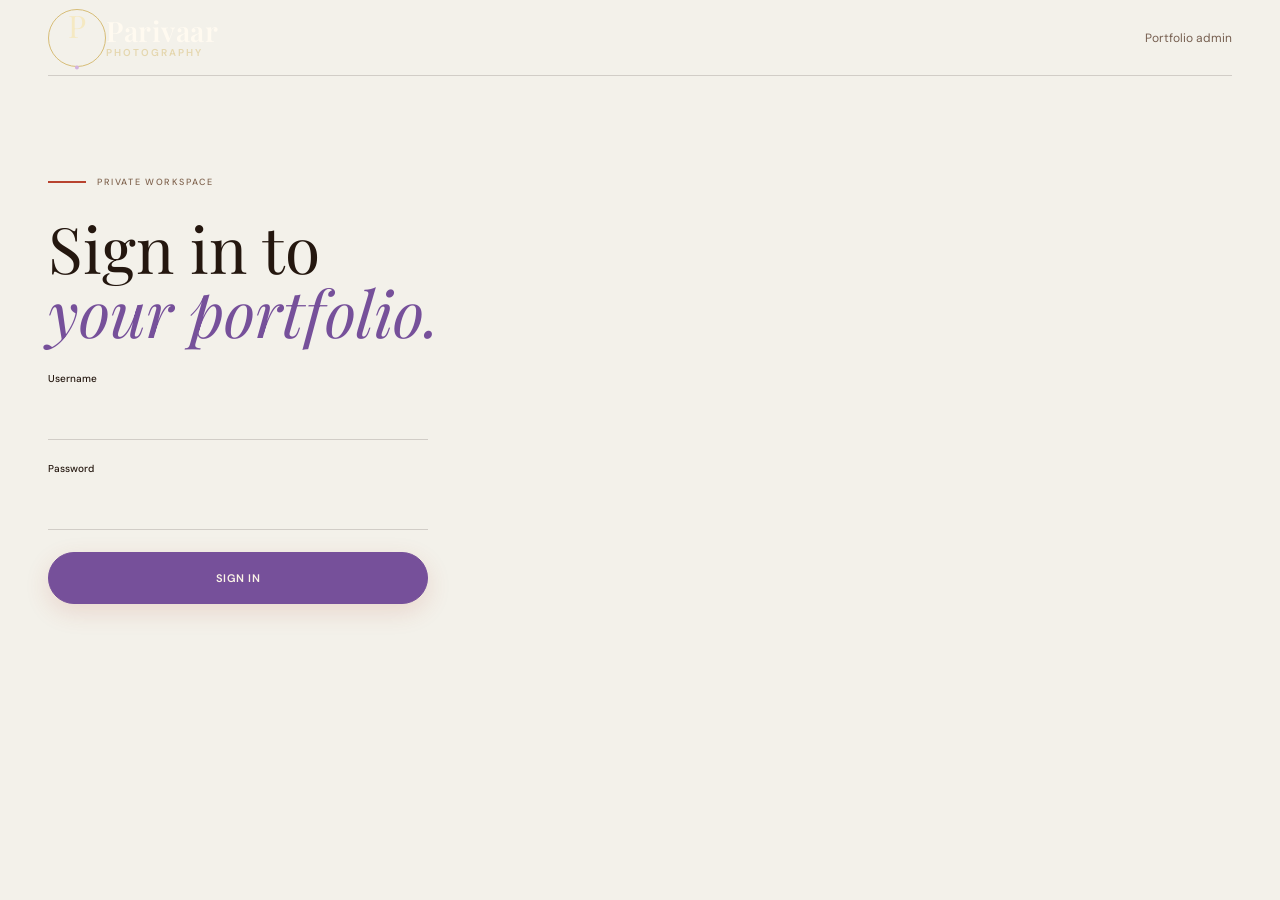
==== admin.html @ 9e21ea5f "Add files via upload 1st test for the website" ====
<!doctype html>
<html lang="en">
  <head>
    <meta charset="UTF-8" />
    <meta name="viewport" content="width=device-width, initial-scale=1.0" />
    <meta name="theme-color" content="#304638" />
    <meta name="robots" content="noindex, nofollow" />
    <title>Portfolio admin — Parivaar Photography</title>
    <link rel="preconnect" href="https://fonts.googleapis.com" />
    <link rel="preconnect" href="https://fonts.gstatic.com" crossorigin />
    <link
      href="https://fonts.googleapis.com/css2?family=DM+Sans:wght@400;500;600;700&family=Playfair+Display:wght@400;500;600&display=swap"
      rel="stylesheet"
    />
    <script type="module" crossorigin src="/assets/admin-CNSGGkkw.js"></script>
    <link rel="modulepreload" crossorigin href="/assets/styles-Bk2eVYjl.js">
    <link rel="stylesheet" crossorigin href="/assets/styles-DM1XpY5y.css">
  </head>
  <body>
    <div id="root"></div>
  </body>
</html>
---- assets/styles-DM1XpY5y.css ----
:root{font-family:DM Sans,sans-serif;color:#242820;background:#f5f2ea;font-synthesis:none;text-rendering:optimizeLegibility;-webkit-font-smoothing:antialiased;-moz-osx-font-smoothing:grayscale;font-optical-sizing:auto;font-weight:400;--paper: #f5f2ea;--paper-deep: #ece9ef;--ink: #242820;--muted: #73756a;--green: #304638;--green-light: #687b69;--purple: #76538d;--purple-light: #cbb8df;--rule: rgba(36, 40, 32, .18);--serif: "Playfair Display", Georgia, serif}*{box-sizing:border-box}html{min-width:320px;scroll-behavior:smooth;scroll-padding-top:6rem}body{min-width:320px;margin:0}body,button,input,select,textarea{font-family:DM Sans,sans-serif}button,a,input,select,textarea{-webkit-tap-highlight-color:transparent}a{color:inherit;text-decoration:none}button,input,select,textarea{font:inherit}button:focus-visible,a:focus-visible,input:focus-visible,select:focus-visible,textarea:focus-visible{outline:2px solid var(--purple);outline-offset:4px}::selection{color:var(--paper);background:var(--green)}.section-wrap{width:min(100% - 112px,1320px);margin-inline:auto}.section-space{padding-block:132px}.skip-link{position:fixed;z-index:20;top:12px;left:12px;padding:12px 16px;transform:translateY(-160%);color:var(--paper);background:var(--green)}.skip-link:focus{transform:translateY(0)}.site-header{position:relative;z-index:5;border-bottom:1px solid var(--rule)}.header-inner{display:flex;width:min(100% - 112px,1440px);min-height:92px;align-items:center;justify-content:space-between;margin-inline:auto}.brand{display:inline-flex;align-items:center;gap:12px;min-width:206px}.brand__monogram{display:grid;width:40px;height:40px;place-items:center;border:1px solid var(--green);border-radius:50%;color:var(--green);font-family:var(--serif);font-size:24px;line-height:1}.brand__monogram span{color:var(--purple)}.brand__name{display:grid;gap:2px;font-size:10px;font-weight:600;letter-spacing:.14em;line-height:1.15;text-transform:uppercase}.main-nav{display:flex;align-items:center;gap:clamp(22px,3.2vw,52px);margin-left:auto;margin-right:clamp(35px,6vw,92px)}.main-nav a,.footer-links a{transition:color .18s ease}.main-nav a{color:#56584f;font-size:12px}.main-nav a:hover,.footer-links a:hover{color:var(--purple)}.button{display:inline-flex;min-height:54px;align-items:center;justify-content:center;gap:18px;padding:0 23px;border:1px solid var(--green);color:var(--paper);background:var(--green);cursor:pointer;font-size:12px;font-weight:500;transition:color .18s ease,background .18s ease,border-color .18s ease}.button:hover{border-color:var(--purple);background:var(--purple)}.button--small{min-height:44px;gap:12px;padding-inline:16px;font-size:11px}.button--outline:hover{color:var(--paper);background:var(--green);border-color:var(--green)}.arrow-icon{width:18px;height:18px;flex:0 0 auto;transition:transform .18s ease}a:hover .arrow-icon,button:hover .arrow-icon{transform:translate(3px)}.arrow-icon--diagonal{transform:rotate(-45deg)}a:hover .arrow-icon--diagonal,button:hover .arrow-icon--diagonal{transform:rotate(-45deg) translate(3px)}.hero{position:relative;display:grid;min-height:690px;grid-template-columns:.92fr 1.08fr;align-items:center;padding-block:72px 105px}.hero__copy{position:relative;z-index:1;padding:0 0 25px 3.6%}.eyebrow{display:flex;align-items:center;gap:11px;margin:0;color:var(--muted);font-size:10px;font-weight:500;letter-spacing:.13em;text-transform:uppercase}.eyebrow__line{width:28px;height:1px;background:var(--purple)}h1,h2,h3,p,figure{margin-top:0}.hero h1{margin:32px 0 22px;font-family:var(--serif);font-size:clamp(68px,8.3vw,116px);font-weight:400;letter-spacing:-.07em;line-height:.98}h1 em,h2 em{color:var(--purple);font-weight:400}.hero__intro{max-width:355px;margin-bottom:30px;color:#696b61;font-size:14px;line-height:1.8}.hero__note{display:block;margin-top:24px;color:#898a7f;font-family:var(--serif);font-size:14px;font-style:italic}.hero__visual{position:relative;min-height:510px;margin-left:-3%}.hero__image,.photo-placeholder--hero{width:100%;height:510px}.hero__image{display:block;object-fit:cover;object-position:center}.photo-placeholder{position:relative;display:grid;overflow:hidden;place-items:center;isolation:isolate;background:#777a66}.photo-placeholder:before,.photo-placeholder:after,.photo-placeholder__sun,.photo-placeholder__landscape{position:absolute;z-index:-1;display:block;content:""}.photo-placeholder--olive{background:radial-gradient(ellipse at 68% 28%,rgba(172,160,194,.38),transparent 31%),linear-gradient(132deg,#687761,#304638 63%,#252f29)}.photo-placeholder--plum{background:radial-gradient(ellipse at 31% 35%,rgba(205,184,223,.46),transparent 34%),linear-gradient(145deg,#88749a,#544766 57%,#343642)}.photo-placeholder--lavender{background:radial-gradient(ellipse at 74% 26%,rgba(212,199,231,.52),transparent 31%),linear-gradient(138deg,#85819a,#5c6959 58%,#304638)}.photo-placeholder:before{top:9%;right:12%;bottom:9%;left:12%;border:1px solid rgba(245,242,234,.28)}.photo-placeholder--arch:after{bottom:-7%;left:24%;width:50%;height:83%;border:1px solid rgba(245,242,234,.48);border-bottom:0;border-radius:48% 48% 0 0}.photo-placeholder--window:after{top:19%;right:14%;width:43%;height:52%;border:1px solid rgba(245,242,234,.55);transform:rotate(7deg)}.photo-placeholder--circle:after{top:16%;left:24%;width:54%;aspect-ratio:1;border:1px solid rgba(245,242,234,.5);border-radius:50%}.photo-placeholder__sun{top:24%;left:51%;width:21%;aspect-ratio:1;border-radius:50%;background:#d6c7e780;filter:blur(1px)}.photo-placeholder__landscape{right:-12%;bottom:9%;left:-12%;height:37%;border-radius:50% 50% 0 0;background:#19221d61;transform:rotate(-5deg)}.photo-placeholder__caption{position:absolute;right:14%;bottom:13%;left:14%;display:grid;gap:6px;color:#f5f2ea;text-align:center}.photo-placeholder__caption-title{font-family:var(--serif);font-size:clamp(23px,2.5vw,34px);font-style:italic}.photo-placeholder__caption-note{font-size:9px;letter-spacing:.12em;opacity:.75;text-transform:uppercase}.photo-placeholder--hero:before{top:5%;right:5%;bottom:5%;left:5%}.photo-placeholder--hero .photo-placeholder__caption{right:10%;bottom:9%;left:10%}.photo-placeholder--hero .photo-placeholder__caption-title{font-size:clamp(26px,3vw,42px)}.hero__stamp{position:absolute;top:54px;right:-35px;display:grid;width:112px;height:112px;align-content:center;justify-content:center;border-radius:50%;color:var(--paper);background:var(--purple);font-family:var(--serif);font-size:15px;font-style:italic;line-height:1.2;text-align:center;transform:rotate(9deg)}.hero__visual-index{position:absolute;right:0;bottom:-28px;color:var(--muted);font-size:9px;letter-spacing:.14em}.hero__scroll{position:absolute;bottom:38px;left:3.6%;display:inline-flex;align-items:center;gap:13px;color:var(--muted);font-size:9px;letter-spacing:.11em;text-transform:uppercase}.hero__scroll-line{width:38px;height:1px;background:var(--purple);transition:width .18s ease}.hero__scroll:hover .hero__scroll-line{width:54px}.section-heading{display:flex;align-items:end;justify-content:space-between;margin-bottom:48px}.section-heading h2,.about h2,.services h2,.process h2,.instagram h2,.contact h2{margin:20px 0 0;font-family:var(--serif);font-size:clamp(44px,5.5vw,72px);font-weight:400;letter-spacing:-.055em;line-height:1.05}.section-heading__aside{max-width:245px;margin:0 0 5px;color:var(--muted);font-size:12px;line-height:1.75}.section-heading__aside span{display:block;margin-top:4px;font-size:10px;font-style:italic}.portfolio-page-intro{padding-top:88px;padding-bottom:20px}.portfolio-page-intro h1{margin:28px 0 16px;font-family:var(--serif);font-size:clamp(58px,8vw,104px);font-weight:400;letter-spacing:-.065em;line-height:.98}.portfolio-page-intro h1 em{color:var(--purple);font-weight:400}.portfolio-page-intro>p:last-child{max-width:390px;margin-bottom:0;color:#696b61;font-size:13px;line-height:1.8}.portfolio{padding-top:58px;padding-bottom:130px}.portfolio-grid{display:grid;grid-template-columns:1.04fr .82fr 1.04fr;align-items:start;gap:24px}.portfolio-card{min-width:0;margin-bottom:0}.portfolio-card:nth-child(3n+2){margin-top:62px}.portfolio-card:nth-child(3n+3){margin-top:15px}.portfolio-card__link{display:block;overflow:hidden;width:100%;background:#e7e2d9}.portfolio-card__image{display:block;width:100%;height:clamp(250px,32vw,430px);object-fit:cover;transition:transform .5s cubic-bezier(.2,.65,.3,1)}.portfolio-card:nth-child(3n+2) .portfolio-card__image{height:clamp(230px,29vw,390px)}.portfolio-card:nth-child(3n+3) .portfolio-card__image{height:clamp(250px,34vw,440px)}.portfolio-card__link:hover .portfolio-card__image{transform:scale(1.035)}.portfolio-card__caption{display:flex;justify-content:space-between;padding-top:14px;color:var(--green);font-family:var(--serif);font-size:16px}.portfolio-card__index{color:#999a8d;font-family:DM Sans,sans-serif;font-size:9px}.portfolio__bottom{display:flex;align-items:center;justify-content:space-between;margin-top:42px;padding-top:16px;border-top:1px solid var(--rule);color:var(--muted);font-size:9px;letter-spacing:.1em;text-transform:uppercase}.text-link{display:inline-flex;align-items:center;gap:9px;color:var(--green);font-size:11px;font-weight:500;letter-spacing:0;text-transform:none}.about{overflow:hidden;background:var(--green);color:var(--paper)}.about__inner{position:relative;display:grid;grid-template-columns:.72fr 1.3fr .6fr;gap:38px}.about__eyebrow{display:flex;flex-direction:column;justify-content:space-between;min-height:300px}.about .eyebrow{color:#d1d1c5}.about__number{color:#a4a99a;font-size:10px;letter-spacing:.15em}.about__number i{padding-inline:7px;color:#bca8d1;font-style:normal}.about h2{margin:-4px 0 25px;color:var(--paper)}.about__body>p{max-width:480px;margin-bottom:15px;color:#d2d3c9;font-size:13px;line-height:1.85}.about__body .about__placeholder{max-width:430px;margin-top:23px;padding:13px 16px;border-left:1px solid var(--purple-light);color:#d2d3c9;background:#f5f2ea0f;font-size:11px;line-height:1.7}.about__body .text-link{margin-top:12px;color:#e6dcf0}.about__ornament{display:grid;align-content:center;justify-content:end;color:#f5f2ea2e;font-family:var(--serif);font-size:clamp(27px,3.2vw,46px);font-style:italic;line-height:1.08;text-align:right;transform:rotate(-8deg)}.services{display:grid;grid-template-columns:.84fr 1.16fr;gap:clamp(55px,11vw,160px)}.services__intro h2{margin-bottom:25px}.services__intro>p:last-child{max-width:350px;margin-bottom:0;color:var(--muted);font-size:13px;line-height:1.8}.services-list{padding-top:21px}.service-item{display:grid;grid-template-columns:42px 1fr 30px;align-items:start;gap:18px;padding:25px 0;border-bottom:1px solid var(--rule)}.service-item:first-child{border-top:1px solid var(--rule)}.service-item__number{padding-top:6px;color:var(--purple);font-size:10px;letter-spacing:.12em}.service-item h3{margin:0 0 8px;font-family:var(--serif);font-size:24px;font-weight:400}.service-item p{max-width:400px;margin:0;color:var(--muted);font-size:11px;line-height:1.75}.service-item .service-item__detail{margin-top:10px;font-size:10px}.service-item__detail strong{color:var(--green);font-weight:600}.service-item__link{display:grid;width:32px;height:32px;place-items:center;border:1px solid var(--rule);border-radius:50%;transition:color .18s ease,background .18s ease,border-color .18s ease}.service-item__link:hover{border-color:var(--green);color:#fff;background:var(--green)}.service-item__link .arrow-icon{width:14px;height:14px}.services-list__note{margin:19px 0 0;color:var(--muted);font-size:10px;font-style:italic}.process__inner{display:grid;grid-template-columns:.77fr 1.23fr;gap:clamp(60px,11vw,160px)}.process h2{margin-top:23px}.process__steps{display:grid;grid-template-columns:repeat(3,1fr);align-items:start;padding-top:37px}.process-step{min-height:175px;padding:0 21px;border-left:1px solid var(--rule)}.process-step__number{display:inline-block;margin-bottom:34px;color:var(--purple);font-size:10px;letter-spacing:.12em}.process-step h3{margin:0 0 11px;font-family:var(--serif);font-size:19px;font-weight:400}.process-step p{max-width:200px;margin:0;color:var(--muted);font-size:11px;line-height:1.75}.instagram{display:flex;align-items:center;justify-content:space-between;gap:25px}.instagram__mark{display:grid;width:68px;height:68px;flex:0 0 auto;place-items:center;border:1px solid var(--rule);border-radius:50%;color:var(--purple);font-family:var(--serif);font-size:30px;font-style:italic}.instagram__copy{margin-right:auto}.instagram h2{margin-top:13px;font-size:clamp(34px,4vw,52px)}.instagram .button{flex:0 0 auto}.contact{color:var(--paper);background:var(--green)}.contact__inner{display:grid;grid-template-columns:.82fr 1.18fr;gap:clamp(50px,9vw,128px)}.contact .eyebrow{color:#d1d1c5}.contact h2{margin-top:23px}.contact h2 em{color:var(--purple-light)}.contact__lead{max-width:330px;margin:23px 0 35px;color:#d2d3c9;font-size:12px;line-height:1.8}.contact-details{display:grid;gap:0;max-width:390px}.contact-details a{display:grid;grid-template-columns:1fr auto;gap:7px;padding:15px 0;border-bottom:1px solid rgba(245,242,234,.22)}.contact-details a:first-child{border-top:1px solid rgba(245,242,234,.22)}.contact-details span{grid-column:1;color:#b6bbad;font-size:9px;letter-spacing:.11em;text-transform:uppercase}.contact-details strong{grid-column:1;font-size:13px;font-weight:400}.contact-details .arrow-icon{grid-column:2;grid-row:1 / span 2;align-self:center;color:#cbb8df}.contact-service-area{max-width:390px;padding:15px 0;border-bottom:1px solid rgba(245,242,234,.22)}.contact-service-area>span{color:#b6bbad;font-size:9px;letter-spacing:.11em;text-transform:uppercase}.contact-service-area p{margin:7px 0 0;color:var(--paper);font-size:13px;line-height:1.6}.contact__instagram{display:inline-flex;align-items:center;gap:8px;margin-top:21px;color:#ded0ed;font-size:10px}.contact-form{padding:30px;color:var(--ink);background:var(--paper)}.contact-form__heading{display:flex;align-items:baseline;justify-content:space-between;gap:20px;margin-bottom:29px;padding-bottom:17px;border-bottom:1px solid var(--rule)}.contact-form__heading span{color:var(--purple);font-size:9px;letter-spacing:.13em;text-transform:uppercase}.contact-form__heading p{max-width:260px;margin:0;color:var(--muted);font-size:10px;line-height:1.6;text-align:right}.form-grid{display:grid;grid-template-columns:1fr 1fr;gap:22px 18px}.form-field{display:grid;gap:9px}.form-field>span{font-size:10px;font-weight:500}.form-field>span i{color:var(--purple);font-style:normal}.form-field small{color:var(--muted);font-size:9px;font-weight:400}.form-field input,.form-field select,.form-field textarea{width:100%;min-height:42px;padding:10px 0;border:0;border-bottom:1px solid var(--rule);border-radius:0;color:var(--ink);background:transparent;font-size:11px}.form-field select{cursor:pointer}.form-field textarea{min-height:75px;resize:vertical}.form-field input::placeholder,.form-field textarea::placeholder{color:#999a90}.form-field--wide{grid-column:1 / -1}.contact-form__footer{display:flex;align-items:center;justify-content:space-between;gap:16px;margin-top:25px}.contact-form__footer p{display:flex;align-items:flex-start;gap:8px;max-width:200px;margin:0;color:var(--muted);font-size:9px;line-height:1.6}.contact-form__footer .contact-form__status--success{color:#304638}.contact-form__footer .contact-form__status--error,.contact-form__footer .contact-form__status--activation{color:#b13d3d}.contact-form__status-icon{width:17px;height:17px;flex:0 0 17px;margin-top:1px;overflow:visible;stroke:currentColor;stroke-linecap:round;stroke-linejoin:round;stroke-width:2}.contact-form__status-mark{stroke-dasharray:24;stroke-dashoffset:24;animation:status-mark-draw .36s ease-out forwards}.contact-form__status-mark--cross{stroke-dasharray:32;stroke-dashoffset:32}@keyframes status-mark-draw{to{stroke-dashoffset:0}}.contact-form .button{min-height:46px;padding-inline:16px;font-size:10px}.site-footer{color:var(--paper);background:#292f27}.site-footer__inner{display:flex;min-height:112px;align-items:center;justify-content:space-between;gap:22px}.brand--footer .brand__monogram{border-color:#f5f2ea8c;color:var(--paper)}.brand--footer .brand__name{color:var(--paper)}.site-footer__tagline{margin:0 auto 0 20px;color:#bfc2b5;font-family:var(--serif);font-size:14px;font-style:italic}.footer-links{display:flex;align-items:center;gap:25px;color:#dbdcd3;font-size:10px}.footer-links a{display:inline-flex;align-items:center;gap:3px}.footer-links .arrow-icon{width:13px;height:13px}.site-footer__copyright{margin:0 0 0 24px;color:#a9ad9f;font-size:9px}@media(min-width:1440px){.hero{min-height:770px}.hero__visual{min-height:570px}.hero__image,.photo-placeholder--hero{height:570px}}@media(max-width:1050px){.section-wrap,.header-inner{width:min(100% - 64px,1320px)}.main-nav{gap:22px;margin-right:28px}.brand{min-width:auto}.hero{min-height:620px}.hero__visual{min-height:460px}.hero__image,.photo-placeholder--hero{height:460px}.about__inner{grid-template-columns:.55fr 1.35fr .55fr}.process__inner{grid-template-columns:.62fr 1.38fr;gap:45px}.process-step{padding-inline:14px}.contact__inner{gap:46px}.contact-form{padding:25px}.site-footer__inner{flex-wrap:wrap;padding-block:24px}}@media(max-width:900px){.header-inner{width:calc(100% - 64px);min-height:75px}.brand__monogram{width:35px;height:35px;font-size:21px}.brand__name{font-size:9px}.menu-toggle{display:inline-flex;align-items:center;gap:11px;margin-left:auto;padding:10px 0 10px 10px;border:0;color:var(--green);background:transparent;cursor:pointer;font-size:10px;text-transform:uppercase}.menu-toggle__icon{display:grid;width:20px;gap:5px}.menu-toggle__icon i{height:1px;background:currentColor;transition:transform .18s ease}.menu-toggle__icon.is-open i:first-child{transform:translateY(3px) rotate(45deg)}.menu-toggle__icon.is-open i:last-child{transform:translateY(-3px) rotate(-45deg)}.main-nav{position:absolute;top:100%;right:0;left:0;display:none;align-items:stretch;gap:0;margin:0;padding:6px 32px 17px;border-bottom:1px solid var(--rule);background:var(--paper)}.main-nav--open{display:grid}.main-nav a{padding:13px 0;border-top:1px solid var(--rule);font-size:12px}.header-cta{min-height:39px;gap:5px;margin-left:19px;padding-inline:10px;font-size:9px}.header-cta .arrow-icon{width:14px;height:14px}}@media(max-width:760px){html{scroll-padding-top:5rem}.section-wrap,.header-inner{width:calc(100% - 40px)}.section-space{padding-block:84px}.hero{min-height:auto;grid-template-columns:1fr;gap:38px;padding-top:57px;padding-bottom:72px}.hero__copy{padding:0}.hero h1{margin:22px 0 17px;font-size:clamp(67px,17vw,104px)}.hero__intro{max-width:400px;font-size:13px}.hero__visual{min-height:390px;margin:0 12px 0 0}.hero__image,.photo-placeholder--hero{height:min(105vw,470px);min-height:355px}.hero__stamp{top:23px;right:-19px;width:86px;height:86px;font-size:12px}.hero__scroll{bottom:27px;left:0}.portfolio{padding-top:32px;padding-bottom:84px}.section-heading{display:block;margin-bottom:29px}.section-heading h2,.about h2,.services h2,.process h2,.contact h2{font-size:clamp(43px,11vw,64px)}.section-heading__aside{margin-top:18px}.portfolio-page-intro{padding-top:62px}.portfolio-page-intro h1{font-size:clamp(52px,12vw,72px)}.portfolio-grid{grid-template-columns:1fr 1fr;gap:26px 13px}.portfolio-card:nth-child(3n+2),.portfolio-card:nth-child(3n+3){margin-top:0}.portfolio-card:nth-child(2n){margin-top:38px}.portfolio-card__image,.portfolio-card:nth-child(3n+2) .portfolio-card__image,.portfolio-card:nth-child(3n+3) .portfolio-card__image{height:clamp(225px,70vw,340px)}.portfolio-card__caption{padding-top:10px;font-size:13px}.about__inner{grid-template-columns:1fr;gap:36px}.about__eyebrow{min-height:0;flex-direction:row}.about__number{display:none}.about__body>p{font-size:12px}.about__ornament{position:absolute;right:4px;bottom:-63px;font-size:25px;opacity:.6}.services{grid-template-columns:1fr;gap:33px}.services__intro>p:last-child{max-width:470px}.services-list{padding-top:0}.service-item{grid-template-columns:30px 1fr 30px;gap:10px}.service-item h3{font-size:22px}.process__inner{grid-template-columns:1fr;gap:18px}.process__steps{grid-template-columns:1fr;padding-top:18px}.process-step{min-height:auto;padding:20px 0 21px 17px;border-top:1px solid var(--rule);border-left:1px solid var(--rule)}.process-step__number{margin-bottom:12px}.process-step p{max-width:330px}.instagram{display:grid;grid-template-columns:auto 1fr;gap:22px 15px}.instagram__mark{width:53px;height:53px;font-size:25px}.instagram h2{font-size:clamp(31px,8vw,45px)}.instagram>.button{grid-column:1 / -1;justify-self:start}.contact__inner{grid-template-columns:1fr;gap:43px}.contact__lead{margin-bottom:24px}.contact-form{padding:23px 18px}.contact-form__heading{align-items:start;flex-direction:column;gap:10px}.contact-form__heading p{max-width:none;text-align:left}.form-grid{grid-template-columns:1fr;gap:18px}.form-field--wide{grid-column:auto}.contact-form__footer{align-items:start;flex-direction:column-reverse}.site-footer__inner{display:grid;grid-template-columns:1fr auto;gap:21px 14px;padding-block:28px}.site-footer__tagline{display:none}.footer-links{grid-column:1 / -1;grid-row:2;justify-content:flex-start;gap:21px}.site-footer__copyright{margin:0;text-align:right}}@media(prefers-reduced-motion:reduce){*,*:before,*:after{scroll-behavior:auto!important;transition-duration:.01ms!important;animation-duration:.01ms!important;animation-iteration-count:1!important}}.admin-page{min-height:100vh;background:var(--paper)}.admin-header{display:flex;min-height:84px;align-items:center;justify-content:space-between;border-bottom:1px solid var(--rule)}.admin-header__actions{display:flex;align-items:center;gap:24px;color:var(--muted);font-size:12px}.admin-text-button{padding:6px 0;border:0;border-bottom:1px solid currentColor;color:var(--green);background:transparent;cursor:pointer;font-size:12px}.admin-loading,.admin-empty{color:var(--muted);font-size:13px;line-height:1.7}.admin-loading{width:min(100% - 112px,1320px);margin:72px auto}.admin-login{padding-block:100px}.admin-login h1,.admin-title-row h1{margin:28px 0;font-family:var(--serif);font-size:64px;font-weight:400;line-height:1}.admin-login h1 em,.admin-title-row h1 em{color:var(--purple);font-weight:400}.admin-login__form{display:grid;width:min(100%,380px);gap:22px}.admin-main{padding-block:68px 100px}.admin-title-row{display:flex;align-items:flex-end;justify-content:space-between;gap:48px;margin-bottom:38px}.admin-title-row h1{margin-bottom:0}.admin-title-row__note{max-width:290px;margin-bottom:5px;color:var(--muted);font-size:13px;line-height:1.7}.admin-message{margin:0 0 22px;padding:13px 15px;border-left:2px solid var(--green);color:var(--green);background:#3046380f;font-size:12px;line-height:1.6}.admin-message--error{border-color:#b13d3d;color:#9d3434;background:#b13d3d0f}.admin-workspace{display:grid;grid-template-columns:minmax(0,1.35fr) minmax(280px,.65fr);border-top:1px solid var(--rule);border-bottom:1px solid var(--rule)}.admin-browser{min-width:0;padding:24px 28px 32px 0}.admin-publish{min-width:0;padding:24px 0 32px 28px;border-left:1px solid var(--rule)}.admin-section-heading{display:flex;align-items:baseline;justify-content:space-between;gap:16px}.admin-section-heading h2,.admin-publish h2{margin-bottom:18px;font-family:var(--serif);font-size:26px;font-weight:400}.admin-section-heading>span{color:var(--muted);font-size:11px}.admin-breadcrumb{display:flex;min-height:38px;align-items:center;justify-content:space-between;gap:12px;margin-bottom:14px;border-bottom:1px solid var(--rule);color:var(--muted);font-size:11px;overflow-wrap:anywhere}.admin-file-grid{display:grid;grid-template-columns:repeat(auto-fill,minmax(132px,1fr));gap:18px 14px}.admin-file{display:grid;min-width:0;gap:5px;padding:0 0 8px;border:0;border-bottom:1px solid transparent;color:var(--ink);background:transparent;cursor:pointer;text-align:left}.admin-file:hover,.admin-file.is-selected{border-bottom-color:var(--green)}.admin-file img,.admin-folder-icon{display:grid;width:100%;aspect-ratio:4 / 3;place-items:center;color:var(--green);background:#e6e9e1;object-fit:cover}.admin-folder-icon{font-size:14px;font-weight:600;letter-spacing:.08em}.admin-file__name{overflow:hidden;font-size:11px;text-overflow:ellipsis;white-space:nowrap}.admin-file__meta,.admin-publish__filename{color:var(--muted);font-size:10px}.admin-publish__form{display:grid;gap:18px}.admin-publish__preview{width:100%;max-height:320px;aspect-ratio:4 / 3;background:#e6e9e1;object-fit:contain}.admin-publish__filename{margin:-10px 0 0;overflow-wrap:anywhere}.admin-publish .form-field{gap:4px}.admin-publish .button{justify-self:start}@media(max-width:760px){.admin-header,.admin-loading{width:calc(100% - 40px)}.admin-header{min-height:72px}.admin-header .brand{min-width:auto}.admin-header__actions{gap:12px;font-size:10px}.admin-login,.admin-main{width:calc(100% - 40px)}.admin-login{padding-block:70px}.admin-login h1,.admin-title-row h1{font-size:46px}.admin-title-row{display:block}.admin-title-row__note{margin-top:16px}.admin-workspace{grid-template-columns:1fr}.admin-browser{padding:22px 0 28px}.admin-publish{padding:24px 0 30px;border-top:1px solid var(--rule);border-left:0}.admin-file-grid{grid-template-columns:repeat(auto-fill,minmax(110px,1fr));gap:14px 10px}}:root{--paper: #f7f5ef;--paper-deep: #eeece5;--ink: #171915;--muted: #73766d;--green: #18382d;--green-light: #52705f;--purple: #a16d54;--purple-light: #ddbda8;--rule: rgba(23, 25, 21, .13);--serif: "Playfair Display", Georgia, serif}body{background:var(--paper);color:var(--ink)}.section-wrap{width:min(calc(100% - 96px),1280px)}.section-space{padding-block:112px}.site-header{position:sticky;top:0;background:#f7f5eff0;-webkit-backdrop-filter:blur(18px);backdrop-filter:blur(18px);border-bottom-color:#17191517}.header-inner{width:min(calc(100% - 96px),1280px);min-height:78px}.brand{min-width:180px}.brand__monogram{width:42px;height:42px;border:0;border-radius:0;color:var(--paper);background:var(--green);font-size:23px;transform:rotate(-3deg)}.brand__monogram span{color:var(--purple-light)}.brand__name{font-size:9px;letter-spacing:.18em}.main-nav{gap:34px;margin-right:36px}.main-nav a{position:relative;padding:8px 0;color:#555950;font-size:11px;font-weight:600;letter-spacing:.04em}.main-nav a:after{position:absolute;right:0;bottom:0;left:0;height:1px;content:"";background:var(--purple);transform:scaleX(0);transform-origin:right;transition:transform .22s ease}.main-nav a:hover{color:var(--ink)}.main-nav a:hover:after{transform:scaleX(1);transform-origin:left}.button{min-height:52px;border:1px solid var(--green);border-radius:2px;background:var(--green);font-size:11px;font-weight:600;letter-spacing:.04em;text-transform:uppercase}.button:hover{border-color:#9b6047;background:#9b6047}.button--small{min-height:42px;padding-inline:14px}.button--outline{color:var(--green);background:transparent}.eyebrow{color:#777970;font-size:9px;letter-spacing:.18em}.eyebrow__line{width:34px;background:var(--purple)}.hero{min-height:650px;grid-template-columns:.88fr 1.12fr;padding-block:58px 82px}.hero__copy{z-index:2;padding:0 0 20px 2%}.hero h1{max-width:650px;margin:26px 0 24px;font-size:clamp(72px,7.6vw,112px);letter-spacing:-.065em;line-height:.91}h1 em,h2 em{color:var(--purple)}.hero__intro{max-width:390px;color:#62665d;font-size:15px;line-height:1.75}.hero__note{display:none}.hero__visual{min-height:560px;margin-left:-8%}.hero__image,.photo-placeholder--hero{height:560px}.hero__image{border-radius:190px 190px 10px 10px;object-position:center 44%;box-shadow:18px 18px #18382d12}.hero__stamp{right:-28px;width:105px;height:105px;border:7px solid var(--paper);background:var(--purple);font-size:13px}.hero__visual-index{right:8px;bottom:-30px;color:#85877f}.hero__scroll{bottom:28px;left:2%}.section-heading{margin-bottom:38px;padding-bottom:24px;border-bottom:1px solid var(--rule)}.section-heading h2,.about h2,.services h2,.process h2,.instagram h2,.contact h2{font-size:clamp(48px,5vw,72px);letter-spacing:-.055em}.section-heading__aside{max-width:280px;color:#74776e}.portfolio{padding-top:90px;padding-bottom:112px}.portfolio-grid{grid-template-columns:repeat(3,1fr);gap:18px}.portfolio-card:nth-child(3n+2){margin-top:54px}.portfolio-card__link{border-radius:3px;background:#e8e5dc}.portfolio-card__image,.portfolio-card:nth-child(3n+2) .portfolio-card__image,.portfolio-card:nth-child(3n+3) .portfolio-card__image{height:clamp(300px,34vw,440px);border-radius:3px}.portfolio-card:nth-child(3n+2) .portfolio-card__image{height:clamp(270px,30vw,390px)}.portfolio-card__caption{color:var(--ink);font-size:15px}.about{background:var(--green)}.about__inner{grid-template-columns:.55fr 1.25fr .7fr;gap:50px}.about h2 em{color:var(--purple-light)}.about__body .about__placeholder{border-left-color:var(--purple-light);background:#f7f5ef0f}.about__ornament{color:#f7f5ef24}.services{grid-template-columns:.78fr 1.22fr;gap:clamp(60px,10vw,140px)}.service-item{grid-template-columns:44px 1fr 40px;padding-block:28px}.service-item h3{font-size:27px}.service-item__link{width:40px;height:40px}.process{background:var(--paper-deep)}.process__inner{grid-template-columns:.72fr 1.28fr}.process-step{min-height:190px;padding-inline:24px}.instagram{min-height:260px}.instagram__mark{border-radius:50%;background:var(--green);color:var(--paper);border:0}.contact{background:#12261f}.contact-form{border-radius:3px;box-shadow:0 22px 70px #00000029}.contact-form__heading{align-items:center}.form-field input,.form-field select,.form-field textarea{min-height:46px;border-bottom-width:1px}.form-field input:focus,.form-field select:focus,.form-field textarea:focus{border-bottom-color:var(--purple);outline:none}.site-footer{background:#0d1d17}.portfolio-page-intro{padding-top:74px}.portfolio-page-intro h1{font-size:clamp(68px,8vw,108px);line-height:.92}.admin-page{background:#f3f1ea}.admin-header{min-height:76px}.admin-workspace{border:1px solid var(--rule);background:#ffffff61}.admin-browser{padding:28px;border-right:1px solid var(--rule)}.admin-publish{padding:28px;border-left:0}.admin-file{border:1px solid transparent;padding:8px;background:#fff9}.admin-file:hover,.admin-file.is-selected{border-color:var(--green)}@media(max-width:900px){.section-wrap,.header-inner{width:calc(100% - 48px)}.header-inner{min-height:72px}.main-nav{top:100%;background:#f7f5effa}.header-cta{margin-left:14px}}@media(max-width:760px){.section-wrap,.header-inner{width:calc(100% - 36px)}.section-space{padding-block:78px}.brand{min-width:auto}.brand__name,.header-cta{display:none}.hero{width:100%;grid-template-columns:1fr;gap:34px;padding-top:44px;padding-bottom:68px;overflow:hidden}.hero__copy{min-width:0;width:100%;padding:0}.hero h1{width:100%;font-size:clamp(62px,18vw,84px)}.hero__visual{min-height:390px;margin:0}.hero__image,.photo-placeholder--hero{height:min(110vw,470px)}.hero__image{border-radius:120px 120px 6px 6px}.hero__stamp{right:8px}.section-heading{align-items:start}.section-heading h2,.about h2,.services h2,.process h2,.instagram h2,.contact h2{font-size:clamp(42px,12vw,58px)}.portfolio{padding-top:72px;padding-bottom:78px}.portfolio-grid{grid-template-columns:1fr 1fr}.portfolio-card:nth-child(2n){margin-top:32px}.portfolio-card__image,.portfolio-card:nth-child(3n+2) .portfolio-card__image,.portfolio-card:nth-child(3n+3) .portfolio-card__image{height:58vw}.about__inner{gap:30px}.services{grid-template-columns:1fr;gap:28px}.service-item{grid-template-columns:32px 1fr 36px}.process__inner{gap:24px}.process-step,.instagram{min-height:0}.contact-form{box-shadow:none}.admin-workspace{border:0}.admin-browser,.admin-publish{border:1px solid var(--rule)}.admin-publish{margin-top:18px}}.brand__name{display:grid;color:#fff;line-height:1.18;text-shadow:0 1px 16px rgba(0,0,0,.18)}.menu-toggle{min-width:44px;min-height:44px;justify-content:end;border:1px solid rgba(255,255,255,.28);border-radius:50%;padding:11px;-webkit-backdrop-filter:blur(8px);backdrop-filter:blur(8px)}.menu-toggle__icon{width:20px;gap:6px}.site-header{position:absolute;width:100%;min-height:86px;border:0;color:#fff;background:linear-gradient(180deg,rgba(10,12,11,.58),transparent);-webkit-backdrop-filter:none;backdrop-filter:none}.header-inner{width:min(calc(100% - 96px),1440px);min-height:86px}.brand__monogram,.brand__name,.header-cta,.main-nav{display:none}.brand{min-width:0}.brand__name{display:grid;color:#fff}.brand--footer .brand__name{color:inherit}.brand__monogram{border:1px solid rgba(255,255,255,.7);color:#fff;background:transparent;transform:none}.brand{display:inline-flex}.brand__name{display:grid;color:#fff;font-size:9px}.menu-toggle{display:inline-flex;align-items:center;gap:12px;margin-left:auto;padding:10px 0;border:0;color:#fff;background:transparent;cursor:pointer;text-transform:uppercase}.menu-toggle>span:first-child{display:none}.menu-toggle__icon{display:grid;width:38px;gap:8px}.menu-toggle__icon i{height:1px;background:currentColor}.main-nav{position:fixed;z-index:20;top:0;right:0;display:none;width:min(420px,85vw);height:100vh;align-content:center;gap:0;margin:0;padding:70px 58px;border:0;background:#151714;box-shadow:-30px 0 80px #00000038}.main-nav--open{display:grid}.main-nav a{padding:14px 0;border-bottom:1px solid rgba(255,255,255,.12);color:#fff;font-family:var(--serif);font-size:34px;font-weight:400}.main-nav a:after{display:none}.hero{width:100%;max-width:none;min-height:100svh;grid-template-columns:1fr;margin:0;padding:0;overflow:hidden;background:#171916}.hero:after{position:absolute;z-index:1;top:0;right:0;bottom:0;left:0;content:"";background:linear-gradient(90deg,rgba(10,12,10,.48),transparent 58%,rgba(10,12,10,.12)),linear-gradient(0deg,rgba(10,12,10,.64),transparent 50%)}.hero__copy{position:absolute;z-index:3;bottom:9%;left:6%;max-width:720px;padding:0;color:#fff}.hero__note,.hero__scroll,.hero__visual-index,.hero__stamp{display:none}.hero .eyebrow{display:flex;margin-bottom:20px;color:#ffffffb8;font-size:9px}.hero .eyebrow__line{background:#ffffffb8}.hero h1{max-width:760px;margin:0 0 22px;color:#fff;font-family:DM Sans,sans-serif;font-size:clamp(54px,6vw,88px);font-weight:400;letter-spacing:-.055em;line-height:.98;text-wrap:balance}.hero h1 em{color:#fff;font-family:var(--serif);font-style:italic}.hero__intro{max-width:540px;margin:0;color:#ffffffc7;font-size:15px;line-height:1.75}.hero__copy .button{margin-top:28px;min-height:50px;border-color:#fff;color:#171916;background:#fff;box-shadow:0 12px 32px #0000001f}.hero__visual{position:absolute;z-index:0;top:0;right:0;bottom:0;left:0;min-height:100%;margin:0}.hero__image,.photo-placeholder--hero{width:100%;height:100svh;border:0;border-radius:0;box-shadow:none;object-position:center 38%}.about{background:#f1efe8;color:var(--ink)}.about__inner{grid-template-columns:.42fr 1.05fr .58fr;gap:44px;align-items:center}.about .eyebrow{color:#777970}.about h2{color:var(--ink)}.about h2 em{color:var(--purple)}.about__eyebrow{align-self:start;min-height:0}.about__body>p{color:#656960}.about__body .about__placeholder{border-left:0;padding:0;color:#656960;background:transparent;font-family:var(--serif);font-size:16px;font-style:italic;line-height:1.7}.about__body .text-link{color:var(--ink)}.about__portrait{overflow:hidden;height:520px}.about__portrait img{width:100%;height:100%;object-fit:cover;object-position:center}.about__ornament{display:none}.kind-words{background:#1d201d;color:#fff;text-align:center}.kind-words__inner{max-width:920px}.kind-words .eyebrow{justify-content:center;color:#ffffff8c}.kind-words blockquote{max-width:760px;margin:42px auto 26px;font-family:var(--serif);font-size:clamp(38px,4.5vw,66px);line-height:1.12}.kind-words__client{margin:0;color:#ffffffd1;font-size:11px;letter-spacing:.12em;text-transform:uppercase}.kind-words__client span{display:block;margin-top:7px;color:#ffffff7a;font-size:9px}.portfolio{background:#f7f5ef}.portfolio .section-heading{border:0;text-align:center;justify-content:center}.portfolio .section-heading>div{width:100%}.portfolio .section-heading .eyebrow{justify-content:center}.portfolio .section-heading__aside{display:none}.portfolio-grid{gap:18px}.portfolio-card:nth-child(3n+2){margin-top:0}.portfolio-card__image,.portfolio-card:nth-child(3n+2) .portfolio-card__image,.portfolio-card:nth-child(3n+3) .portfolio-card__image{height:clamp(320px,34vw,520px);border-radius:0}.portfolio-card__caption{justify-content:center;padding-top:12px;font-family:DM Sans,sans-serif;font-size:9px;letter-spacing:.11em;text-transform:uppercase}.portfolio-card__index{display:none}.portfolio__bottom{justify-content:center;border:0}.portfolio__bottom>span{display:none}.process{background:#e9e6dc}.instagram{background:#f7f5ef}.contact{background:#191b18}@media(max-width:760px){.site-header{min-height:72px}.header-inner{width:calc(100% - 36px);min-height:72px}.brand__name{display:grid}.menu-toggle__icon{width:30px}.hero{min-height:100svh}.hero__copy{right:18px;bottom:55px;left:18px}.hero h1{max-width:330px;font-size:clamp(44px,13vw,64px)}.hero__intro{max-width:350px;font-size:12px}.hero__image,.photo-placeholder--hero{height:100svh}.about__inner{grid-template-columns:1fr}.about__eyebrow{display:flex}.about__portrait{height:430px}.kind-words blockquote{margin-top:32px;font-size:clamp(34px,10vw,48px)}.portfolio-grid{grid-template-columns:1fr 1fr}.portfolio-card__image,.portfolio-card:nth-child(3n+2) .portfolio-card__image,.portfolio-card:nth-child(3n+3) .portfolio-card__image{height:64vw}}:root{--paper: #fbf4e7;--paper-deep: #f1dfbf;--ink: #24170f;--muted: #765f50;--green: #173b32;--green-light: #3f6857;--purple: #b8432f;--purple-light: #d99b62;--rule: rgba(36, 23, 15, .16);--serif: "Cormorant Garamond", "Playfair Display", Georgia, serif}body{background:radial-gradient(circle at 12% 14%,rgba(184,67,47,.035) 0 1px,transparent 2px),var(--paper);background-size:18px 18px}.button{border-color:#b8432f;border-radius:999px;background:#b8432f;box-shadow:0 8px 24px #b8432f26}.button:hover{border-color:#173b32;background:#173b32}.eyebrow{color:#80644f;text-transform:uppercase}.eyebrow__line{width:38px;height:2px;background:#b8432f}.hero:before{position:absolute;z-index:4;top:86px;right:0;left:0;height:12px;content:"";border-top:1px solid rgba(255,255,255,.32);background:radial-gradient(circle at 6px -2px,transparent 7px,rgba(255,255,255,.35) 8px,transparent 9px) 0 0 / 12px 12px repeat-x;opacity:.7}.hero h1{font-family:var(--serif);font-weight:600;letter-spacing:-.045em;line-height:.88}.hero h1 em{color:#f2bd73;font-weight:500}.hero__copy .button{border-color:#f4b66c;color:#24170f;background:#f4b66c;box-shadow:none}.hero__copy .button:hover{border-color:#fff;color:#173b32;background:#fff}.hero:after{background:linear-gradient(90deg,rgba(23,59,50,.72),transparent 62%,rgba(184,67,47,.15)),linear-gradient(0deg,rgba(36,23,15,.76),transparent 58%)}.portfolio{position:relative;background:linear-gradient(#fbf4e7f5,#fbf4e7f5),repeating-linear-gradient(45deg,#173b32 0 1px,transparent 1px 12px)}.section-heading h2,.about h2,.services h2,.process h2,.instagram h2,.contact h2{font-family:var(--serif);font-weight:600}h1 em,h2 em{color:#b8432f}.portfolio-card__link{border:1px solid rgba(184,67,47,.12);border-radius:120px 120px 4px 4px}.portfolio-card:nth-child(3n+2) .portfolio-card__link{border-radius:4px 4px 110px 110px}.portfolio-card__image,.portfolio-card:nth-child(3n+2) .portfolio-card__image,.portfolio-card:nth-child(3n+3) .portfolio-card__image{border-radius:inherit}.about{background:radial-gradient(circle at 82% 15%,rgba(242,189,115,.12),transparent 18%),#173b32}.about h2 em,.contact h2 em{color:#f0b86f}.about__portrait{border:8px solid #e9cda2;outline:1px solid rgba(255,255,255,.32);outline-offset:-16px;border-radius:180px 180px 12px 12px}.kind-words{background:linear-gradient(#5e231bf0,#5e231bf0),repeating-linear-gradient(45deg,transparent 0 18px,rgba(255,255,255,.08) 18px 19px)}.kind-words blockquote{font-family:var(--serif);font-weight:500;font-style:italic}.process{background:linear-gradient(135deg,rgba(184,67,47,.05) 25%,transparent 25%) 0 0 / 24px 24px,#f1dfbf}.process-step__number,.service-item__number{color:#b8432f}.instagram__mark{background:#b8432f;color:#fff3da}.contact{background:radial-gradient(circle at 14% 82%,rgba(240,184,111,.09),transparent 22%),#173b32}.contact-form{border:1px solid rgba(184,67,47,.12);background:#fffaf0;box-shadow:12px 12px #f0b86f29}.contact-form__heading span,.form-field>span i,.contact-details .arrow-icon,.contact__instagram{color:#b8432f}.form-field input:focus,.form-field select:focus,.form-field textarea:focus{border-bottom-color:#b8432f}.contact-form .button{border-radius:999px;background:#b8432f}.site-footer{background:#122c25}.contact__whatsapp{display:inline-flex;align-items:center;gap:7px;margin-top:16px;color:#a7d6a8;font-size:11px}.contact__whatsapp span{color:#fbf4e7ad}.contact__whatsapp:hover{color:#d3f0d1}.contact__whatsapp .arrow-icon{width:15px;height:15px}.contact__social{display:grid;justify-items:start;gap:5px;margin-top:20px}.contact__social p{margin:0 0 3px;color:#fbf4e7c2;font-size:11px;line-height:1.6}.contact__social .contact__instagram{margin-top:0}.portfolio-page-intro h1,.admin-title-row h1,.admin-login h1{font-family:var(--serif)}.portfolio-invite{position:relative;overflow:hidden;background:radial-gradient(circle at 85% 50%,rgba(240,184,111,.13),transparent 22%),#f1dfbf;text-align:center}.portfolio-invite__inner{display:grid;justify-items:center}.portfolio-invite h2{margin:22px 0 28px;font-family:var(--serif);font-size:clamp(44px,6vw,76px);font-weight:600;letter-spacing:-.045em;line-height:.98}.portfolio-invite h2 em{color:#b8432f}.portfolio-page-intro h1{font-family:var(--serif);font-weight:600}.main-nav{background:linear-gradient(#173b32f7,#173b32f7),repeating-linear-gradient(45deg,transparent 0 20px,rgba(255,255,255,.05) 20px 21px)}@media(max-width:760px){.hero:before{top:72px}.portfolio-card__link,.portfolio-card:nth-child(3n+2) .portfolio-card__link{border-radius:70px 70px 4px 4px}.about__portrait{border-width:5px}.contact-form{box-shadow:6px 6px #f0b86f29}}:root{--purple: #76509a;--purple-light: #d2b2df}body{background:radial-gradient(circle at 12% 14%,rgba(118,80,154,.045) 0 1px,transparent 2px),var(--paper);background-size:18px 18px}.site-header{position:relative;z-index:25;width:100%;min-height:0;border-bottom:1px solid rgba(215,189,119,.45);color:#fffaf0;background:radial-gradient(circle at 15% 50%,rgba(118,80,154,.22),transparent 25%),#173b32}.header-inner{width:min(calc(100% - 96px),1440px);min-height:100px}.brand{display:inline-flex;min-width:190px;align-items:center;gap:0}.brand__logo{display:block;width:190px;height:110px;object-fit:cover;object-position:center 55%}.brand__monogram{display:grid;width:58px;height:58px;flex:0 0 58px;place-items:center;border:1px solid #d7bd77;border-radius:50%;color:#f5e9c2;background:transparent;font-family:var(--serif);font-size:31px}.brand__monogram span{color:#d2b2df}.brand__name{display:grid;gap:3px;color:#fffaf0;text-shadow:none;line-height:1}.brand__name span:first-child{font-family:var(--serif);font-size:28px;font-weight:600;letter-spacing:.02em;text-transform:none}.brand__name span:last-child{color:#e5d7af;font-size:10px;font-weight:600;letter-spacing:.2em;text-transform:uppercase}.menu-toggle{display:none}.main-nav{position:static;display:flex;width:auto;height:auto;align-content:normal;align-items:center;gap:clamp(17px,2.5vw,36px);margin:0 28px 0 auto;padding:0;border:0;background:transparent;box-shadow:none}.main-nav a{position:relative;padding:9px 0;border:0;color:#fffaf0e0;font-family:DM Sans,sans-serif;font-size:11px;font-weight:500;letter-spacing:.12em;text-transform:uppercase}.main-nav a:after{position:absolute;right:0;bottom:1px;left:0;display:block;height:1px;content:"";background:#d7bd77;transform:scaleX(0);transform-origin:left;transition:transform .18s ease}.main-nav a:hover{color:#fff}.main-nav a:hover:after{transform:scaleX(1)}.header-cta{display:inline-flex;flex:0 0 auto;margin:0;border-color:#d7bd77;color:#fffaf0;background:#76509a;box-shadow:none}.header-cta:hover{border-color:#173b32;color:#fff;background:#173b32}.hero{min-height:min(820px,calc(100svh - 100px))}.hero__image,.photo-placeholder--hero{height:100%}.hero:after{background:linear-gradient(90deg,rgba(23,59,50,.8),transparent 64%,rgba(118,80,154,.25)),linear-gradient(0deg,rgba(23,35,29,.8),transparent 60%)}.hero h1 em,h1 em,h2 em,.portfolio-invite h2 em{color:#d2b2df}.button,.contact-form .button{border-color:#76509a;background:#76509a}.button:hover,.contact-form .button:hover{border-color:#173b32;color:#fff;background:#173b32}.hero__copy .button{border-color:#76509a;color:#fff;background:#76509a;box-shadow:none}.hero__copy .button:hover{border-color:#173b32;color:#fff;background:#173b32}.about h2 em,.contact h2 em{color:#d2b2df}.about__body .text-link{color:#fff}.about__portrait{border-color:#d7bd77}.kind-words{background:linear-gradient(#362349f2,#362349f2),repeating-linear-gradient(45deg,transparent 0 18px,rgba(255,255,255,.08) 18px 19px)}.process{background:linear-gradient(135deg,rgba(118,80,154,.06) 25%,transparent 25%) 0 0 / 24px 24px,#f1dfbf}.process-step__number,.service-item__number,.contact-form__heading span,.form-field>span i,.contact-details .arrow-icon,.contact__instagram{color:#76509a}.instagram__mark{background:#76509a}.contact-form{border-color:#76509a33;box-shadow:12px 12px #d7bd7738}.form-field input:focus,.form-field select:focus,.form-field textarea:focus{border-bottom-color:#76509a}.portfolio-card__link{border-color:#76509a33}.portfolio-invite h2 em{color:#76509a}@media(max-width:1050px)and (min-width:901px){.header-inner{width:calc(100% - 56px)}.brand{min-width:205px}.main-nav{gap:17px;margin-right:17px}.main-nav a{font-size:9px;letter-spacing:.08em}.header-cta{padding-inline:12px;font-size:9px}}@media(max-width:900px){.header-inner{width:calc(100% - 48px);min-height:82px}.menu-toggle{position:relative;z-index:22;display:inline-flex;width:46px;min-width:46px;min-height:46px;align-items:center;justify-content:center;margin-left:auto;padding:11px;border:1px solid rgba(215,189,119,.7);border-radius:50%;color:#fffaf0;background:#ffffff0a}.menu-toggle__icon{width:20px;gap:6px}.main-nav{position:fixed;z-index:20;top:0;right:0;display:none;width:min(420px,86vw);height:100svh;align-content:center;align-items:stretch;gap:0;margin:0;padding:82px 42px 38px;border-left:1px solid rgba(215,189,119,.4);background:radial-gradient(circle at 90% 15%,rgba(118,80,154,.3),transparent 30%),#173b32;box-shadow:-24px 0 70px #0d1d1740}.main-nav--open{display:grid}.main-nav a{padding:16px 0;border-bottom:1px solid rgba(255,250,240,.16);color:#fffaf0;font-family:var(--serif);font-size:29px;letter-spacing:0;text-transform:none}.header-cta{margin-left:14px}.hero{min-height:calc(100svh - 82px)}}@media(max-width:760px){.header-inner{width:calc(100% - 36px);min-height:76px}.brand{min-width:0}.brand__logo{width:154px;height:90px}.header-cta{display:none}.hero{min-height:100svh}}.packages-page-intro{padding-top:clamp(58px,8vw,100px);padding-bottom:48px}.packages-page-intro h1{margin:26px 0 20px;color:var(--ink);font-family:var(--serif);font-size:clamp(56px,8vw,100px);font-weight:600;letter-spacing:-.05em;line-height:.9}.packages-page-intro h1 em,.packages-contact h2 em{color:var(--purple)}.packages-page-intro>p:last-child{max-width:580px;margin:0;color:var(--muted);font-size:14px;line-height:1.8}.packages-list{display:grid;gap:34px;padding-bottom:110px}.package-card{display:grid;grid-template-columns:minmax(0,.9fr) minmax(0,1.1fr);align-items:center;overflow:hidden;border:1px solid rgba(118,80,154,.2);background:#fffaf0;box-shadow:8px 8px #d7bd7729}.package-card--reverse .package-card__art{order:2}.package-card__art{align-self:stretch;padding:clamp(18px,3vw,38px);background:radial-gradient(circle at 15% 15%,rgba(118,80,154,.08),transparent 25%),#f4ead6}.package-card__art img{display:block;width:100%;height:auto;border:1px solid rgba(36,23,15,.12);box-shadow:0 12px 30px #24170f1f}.package-card__details{padding:clamp(28px,5vw,64px)}.package-card__details .eyebrow{margin-bottom:14px}.package-card__details h2{margin:0 0 15px;color:var(--green);font-family:var(--serif);font-size:clamp(36px,4vw,54px);font-weight:600;letter-spacing:-.035em;line-height:.98;text-transform:capitalize}.package-card__coverage{display:inline-flex;align-items:baseline;margin:0 0 15px;padding:8px 12px;border-left:2px solid #d7bd77;color:var(--purple);font-size:10px;font-weight:500;letter-spacing:.1em;text-transform:uppercase;background:#d7bd771f}.package-card__description{max-width:490px;margin:0 0 20px;color:var(--muted);font-size:13px;line-height:1.75}.package-card__details ul{display:grid;gap:11px;margin:0 0 28px;padding:0;list-style:none}.package-card__details li{position:relative;padding-left:20px;color:var(--ink);font-size:12px;line-height:1.6}.package-card__details li:before{position:absolute;top:.65em;left:1px;width:7px;height:7px;border-radius:50%;content:"";background:#d7bd77}.package-card .button.button--outline{min-height:46px;border-color:var(--green);color:var(--green);background:transparent;font-size:10px}.package-card .button.button--outline:hover{color:#fff;background:var(--green)}.package-card__ask{cursor:pointer}.package-card__contact-options{margin-top:16px;padding:16px;border-left:2px solid var(--purple);background:#76509a14}.package-card__contact-options p{margin:0 0 12px;color:var(--muted);font-size:11px;line-height:1.65}.package-card__contact-options p strong{color:var(--green)}.package-card__contact-options>div{display:flex;flex-wrap:wrap;gap:10px}.package-card__contact-options a{display:inline-flex;min-height:40px;align-items:center;padding:0 14px;border:1px solid var(--green);border-radius:999px;color:var(--green);font-size:10px;font-weight:600;transition:color .18s ease,background .18s ease}.package-card__contact-options a:hover{color:#fff;background:var(--green)}.packages-contact{color:#fffaf0;background:radial-gradient(circle at 85% 50%,rgba(118,80,154,.28),transparent 25%),var(--green)}.packages-contact h2{margin:22px 0 14px;font-family:var(--serif);font-size:clamp(42px,6vw,70px);font-weight:600;letter-spacing:-.045em;line-height:.98}.packages-contact p:not(.eyebrow){margin-bottom:22px;color:#fffaf0c7;font-size:13px}@media(max-width:760px){.packages-page-intro{padding-bottom:32px}.packages-page-intro h1{font-size:clamp(48px,13vw,72px)}.packages-page-intro>p:last-child{font-size:12px}.packages-list{gap:22px;padding-bottom:75px}.package-card{grid-template-columns:1fr}.package-card--reverse .package-card__art{order:0}.package-card__art{padding:16px}.package-card__details{padding:27px 22px 30px}.package-card__details h2{font-size:42px}.package-card__details li{font-size:11px}}#contact-form{scroll-margin-top:24px}.back-to-top{position:fixed;z-index:15;right:24px;bottom:24px;display:grid;width:46px;height:46px;place-items:center;border:1px solid #d7bd77;border-radius:50%;color:#fffaf0;background:#76509a;box-shadow:0 6px 20px #17231d3d;transition:color .18s ease,background .18s ease,transform .18s ease}.back-to-top svg{width:20px;height:20px}.back-to-top:hover{color:#fff;background:#173b32;transform:translateY(-3px)}@media(max-width:760px){.back-to-top{right:16px;bottom:16px;width:42px;height:42px}}.splash-screen{position:fixed;z-index:10000;top:0;right:0;bottom:0;left:0;display:grid;place-items:center;background:radial-gradient(circle at center,rgba(118,80,154,.18),transparent 34%),#173b32}.splash-screen__mark{position:relative;display:grid;width:210px;aspect-ratio:1;place-items:center}.splash-screen__ring{position:absolute;top:0;right:0;bottom:0;left:0;border:2px solid rgba(255,250,240,.18);border-top-color:#d7bd77;border-right-color:#76509a;border-radius:50%;animation:splash-ring-spin 1.1s linear infinite}.splash-screen__logo{display:block;width:88%;max-height:120px;object-fit:contain}@keyframes splash-ring-spin{to{transform:rotate(360deg)}}.scroll-reveal{--scroll-reveal-offset: 24px;opacity:0;transform:translate3d(var(--scroll-reveal-offset-x, 0),var(--scroll-reveal-offset),0);transition:opacity .9s ease,transform .9s cubic-bezier(.16,1,.3,1);transition-delay:var(--scroll-reveal-delay, 0ms)}.scroll-reveal[data-scroll-side=left]{--scroll-reveal-offset-x: -52px}.scroll-reveal[data-scroll-side=right]{--scroll-reveal-offset-x: 52px}.scroll-reveal[data-scroll-direction=up]{--scroll-reveal-offset: -24px}.scroll-reveal.is-visible{opacity:1;transform:translateZ(0)}@media(prefers-reduced-motion:reduce){.scroll-reveal,.scroll-reveal[data-scroll-direction=up]{opacity:1;transform:none;transition:none;transition-delay:0ms}}
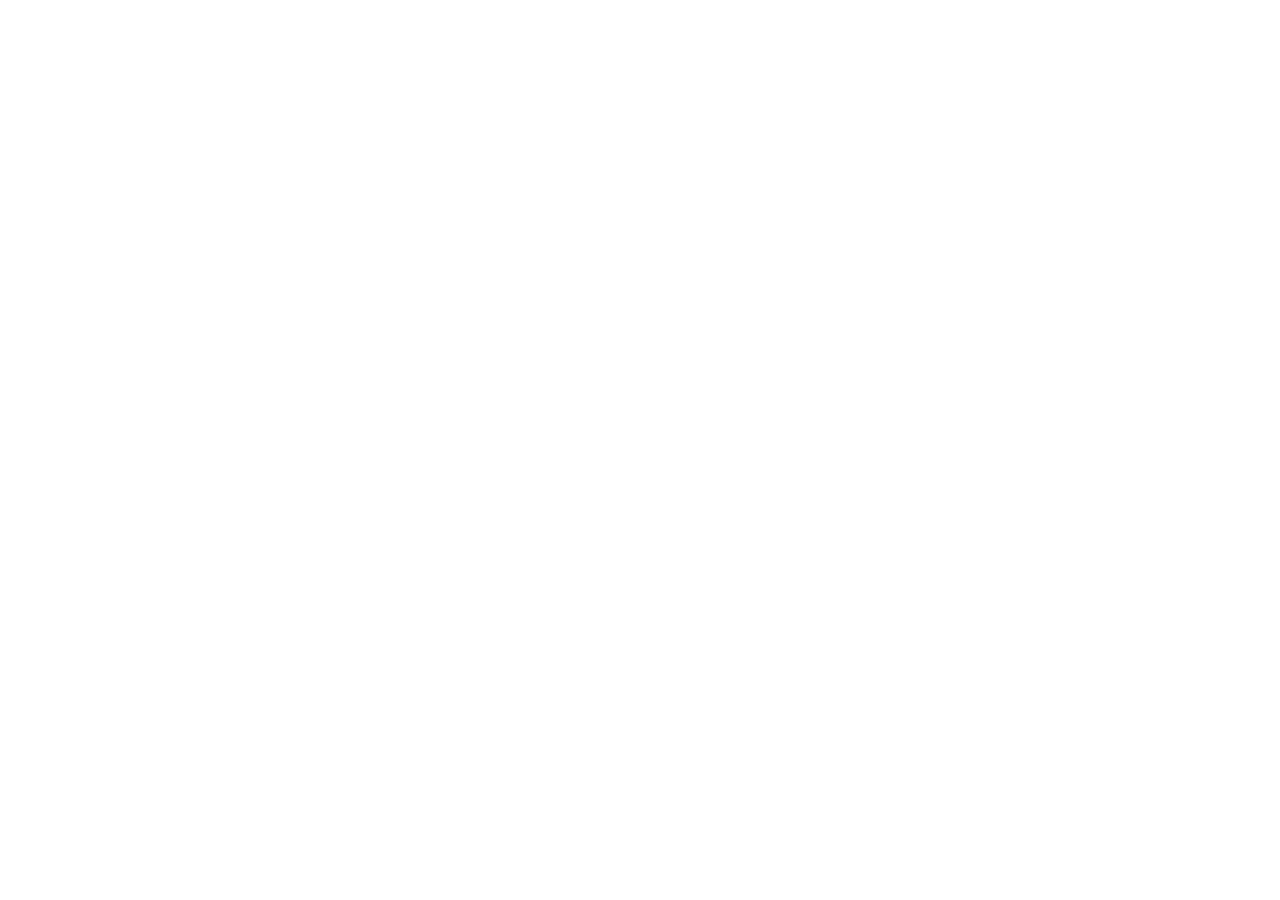
==== commit 26d12166: "Fix asset paths for GitHub Pages project site" ====
--- a/admin.html
+++ b/admin.html
@@ -12,9 +12,9 @@
       href="https://fonts.googleapis.com/css2?family=DM+Sans:wght@400;500;600;700&family=Playfair+Display:wght@400;500;600&display=swap"
       rel="stylesheet"
     />
-    <script type="module" crossorigin src="/assets/admin-CNSGGkkw.js"></script>
-    <link rel="modulepreload" crossorigin href="/assets/styles-Bk2eVYjl.js">
-    <link rel="stylesheet" crossorigin href="/assets/styles-DM1XpY5y.css">
+    <script type="module" crossorigin src="/ParivaarWebsite/assets/admin-CNSGGkkw.js"></script>
+    <link rel="modulepreload" crossorigin href="/ParivaarWebsite/assets/styles-Bk2eVYjl.js">
+    <link rel="stylesheet" crossorigin href="/ParivaarWebsite/assets/styles-DM1XpY5y.css">
   </head>
   <body>
     <div id="root"></div>
